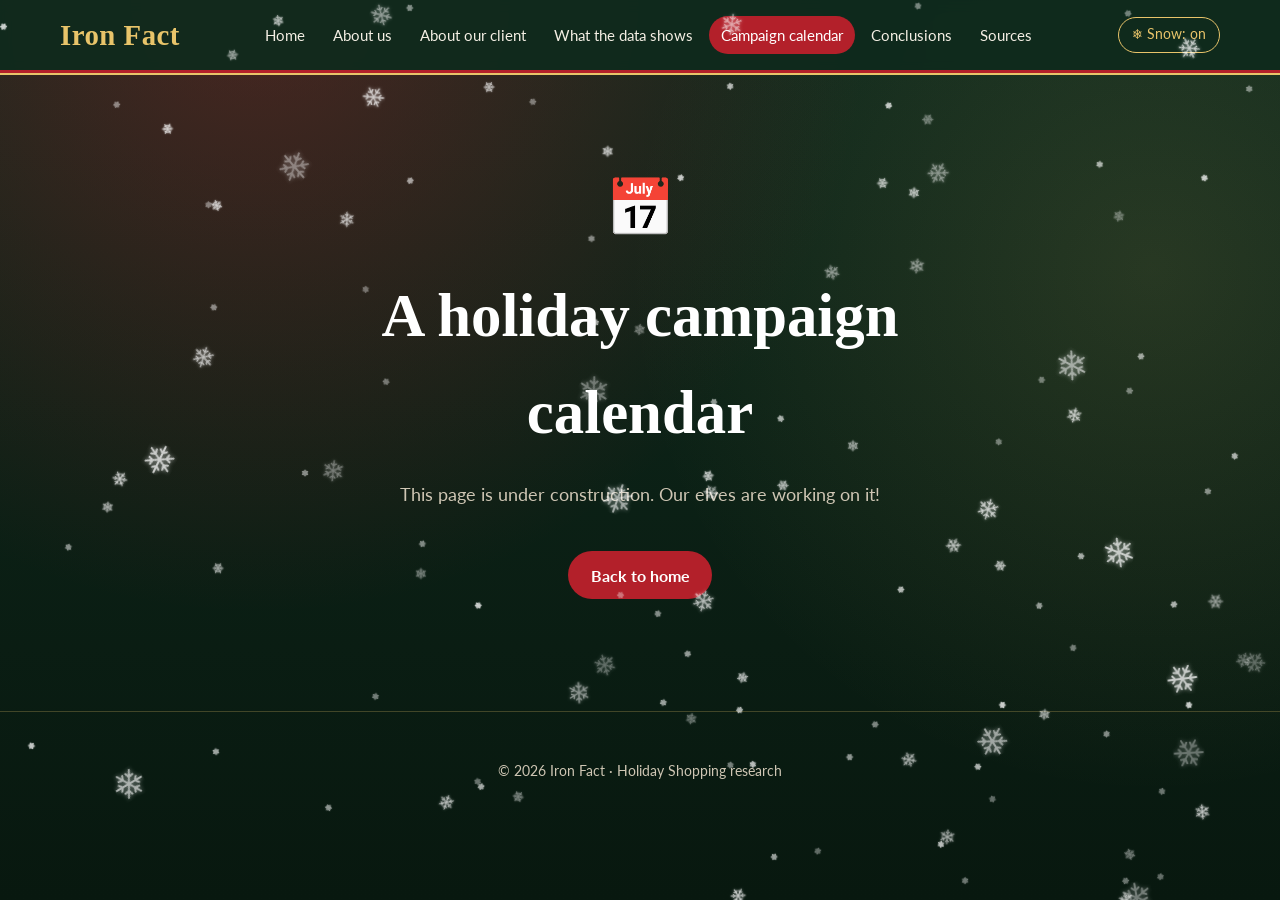
==== website/calendar.html @ ef0b610b "Update holiday analysis and datasets" ====
<!DOCTYPE html>
<html lang="en">
<head>
  <meta charset="UTF-8">
  <meta name="viewport" content="width=device-width, initial-scale=1.0">
  <title>A holiday campaign calendar | Iron Fact</title>
  <link rel="preconnect" href="https://fonts.googleapis.com">
  <link rel="preconnect" href="https://fonts.gstatic.com" crossorigin>
  <link href="https://fonts.googleapis.com/css2?family=Lato:wght@300;400;700&family=Mountains+of+Christmas:wght@700&display=swap" rel="stylesheet">
  <link rel="stylesheet" href="css/style.css">
  <script src="js/snow.js" defer></script>
</head>
<body>
  <header class="site-header">
    <div class="header-inner">
      <a class="brand" href="index.html">Iron Fact</a>
      <nav class="main-nav" aria-label="Main">
        <ul>
          <li><a href="index.html">Home</a></li>
          <li><a href="about-us.html">About us</a></li>
          <li><a href="about-client.html">About our client</a></li>
          <li><a href="data.html">What the data shows</a></li>
          <li><a href="calendar.html" aria-current="page">Campaign calendar</a></li>
          <li><a href="conclusions.html">Conclusions</a></li>
          <li><a href="sources.html">Sources</a></li>
        </ul>
      </nav>
      <button type="button" class="snow-toggle" data-snow-toggle aria-pressed="true">❄ Snow: on</button>
    </div>
  </header>

  <main>
    <section class="construction">
      <span class="badge" aria-hidden="true">📅</span>
      <h1>A holiday campaign calendar</h1>
      <p>This page is under construction. Our elves are working on it!</p>
      <a class="btn" href="index.html">Back to home</a>
    </section>
  </main>

  <footer class="site-footer">
    <p>&copy; 2026 Iron Fact &middot; Holiday Shopping research</p>
  </footer>
</body>
</html>
---- website/css/style.css ----
:root {
  --green-dark: #0f2a1d;
  --green: #1b4d33;
  --red: #b3202a;
  --red-dark: #7d1219;
  --gold: #e8c46a;
  --cream: #fbf6ec;
  --text: #f4efe4;
  --muted: #cfc6b4;
  --radius: 14px;
}

* {
  box-sizing: border-box;
}

html,
body {
  margin: 0;
}

body {
  font-family: "Lato", system-ui, -apple-system, "Segoe UI", sans-serif;
  color: var(--text);
  background:
    radial-gradient(circle at 20% 0%, rgba(179, 32, 42, 0.35), transparent 45%),
    radial-gradient(circle at 90% 30%, rgba(232, 196, 106, 0.12), transparent 40%),
    linear-gradient(180deg, var(--green-dark) 0%, #08180f 100%);
  background-attachment: fixed;
  min-height: 100vh;
  line-height: 1.6;
}

a {
  color: var(--gold);
}

/* Snow overlay: above everything, never blocks interaction */
#snow-overlay {
  position: fixed;
  inset: 0;
  width: 100vw;
  height: 100vh;
  margin: 0;
  padding: 0;
  border: 0;
  background: transparent;
  overflow: hidden;
  pointer-events: none;
  z-index: 2147483647;
}

#snow-overlay::backdrop {
  display: none;
}

/* Header */
.site-header {
  position: sticky;
  top: 0;
  z-index: 100;
  background: rgba(15, 42, 29, 0.92);
  backdrop-filter: blur(6px);
  border-bottom: 3px solid var(--red);
  box-shadow: 0 2px 0 var(--gold);
}

.header-inner {
  max-width: 1200px;
  margin: 0 auto;
  padding: 0.75rem 1.25rem;
  display: flex;
  align-items: center;
  justify-content: space-between;
  gap: 1rem;
  flex-wrap: wrap;
}

.brand {
  font-family: "Mountains of Christmas", Georgia, serif;
  font-size: 1.8rem;
  font-weight: 700;
  color: var(--gold);
  text-decoration: none;
  letter-spacing: 0.5px;
}

.main-nav ul {
  list-style: none;
  margin: 0;
  padding: 0;
  display: flex;
  flex-wrap: wrap;
  gap: 0.25rem;
}

.main-nav a {
  display: block;
  padding: 0.4rem 0.75rem;
  border-radius: 999px;
  color: var(--text);
  text-decoration: none;
  font-size: 0.95rem;
  transition: background 0.2s;
}

.main-nav a:hover,
.main-nav a:focus-visible,
.main-nav a[aria-current="page"] {
  background: var(--red);
  color: #fff;
}

.snow-toggle {
  font: inherit;
  font-size: 0.85rem;
  padding: 0.4rem 0.8rem;
  border-radius: 999px;
  border: 1px solid var(--gold);
  background: transparent;
  color: var(--gold);
  cursor: pointer;
}

.snow-toggle:hover,
.snow-toggle:focus-visible {
  background: var(--gold);
  color: var(--green-dark);
}

/* Layout */
main {
  max-width: 1200px;
  margin: 0 auto;
  padding: 2.5rem 1.25rem 4rem;
}

/* Hero */
.hero {
  display: grid;
  grid-template-columns: 1.2fr 1fr;
  gap: 3rem;
  align-items: center;
}

.eyebrow {
  text-transform: uppercase;
  letter-spacing: 3px;
  font-size: 0.85rem;
  color: var(--gold);
  margin: 0 0 0.5rem;
}

.hero h1 {
  font-family: "Mountains of Christmas", Georgia, serif;
  font-size: clamp(2.6rem, 6vw, 4.5rem);
  line-height: 1.05;
  margin: 0 0 0.75rem;
  color: #fff;
  text-shadow: 0 3px 0 var(--red-dark);
}

.hero .subtitle {
  font-size: clamp(1.2rem, 2.2vw, 1.6rem);
  font-weight: 300;
  margin: 0 0 1.75rem;
  color: var(--cream);
}

.meta {
  display: grid;
  gap: 0.75rem;
  margin: 0;
}

.meta div {
  border-left: 4px solid var(--red);
  padding-left: 0.9rem;
}

.meta dt {
  font-size: 0.8rem;
  text-transform: uppercase;
  letter-spacing: 2px;
  color: var(--gold);
}

.meta dd {
  margin: 0;
  font-size: 1.1rem;
}

.hero-figure {
  margin: 0;
  justify-self: center;
  position: relative;
  padding: 12px;
  background: linear-gradient(135deg, var(--gold), #b8913a);
  border-radius: var(--radius);
  box-shadow: 0 20px 50px rgba(0, 0, 0, 0.5);
  transform: rotate(1.5deg);
}

.hero-figure img {
  display: block;
  width: 100%;
  max-width: 420px;
  height: auto;
  border-radius: calc(var(--radius) - 6px);
}

.hero-figure::before {
  content: "";
  position: absolute;
  top: -18px;
  left: 50%;
  width: 46px;
  height: 46px;
  transform: translateX(-50%) rotate(45deg);
  background: var(--red);
  border-radius: 6px 0 6px 0;
  box-shadow: 0 4px 10px rgba(0, 0, 0, 0.4);
}

/* Brief cards */
.brief {
  display: grid;
  grid-template-columns: repeat(2, 1fr);
  gap: 1.5rem;
  margin-top: 4rem;
}

.card {
  background: rgba(251, 246, 236, 0.06);
  border: 1px solid rgba(232, 196, 106, 0.35);
  border-radius: var(--radius);
  padding: 1.75rem;
}

.card h2 {
  font-family: "Mountains of Christmas", Georgia, serif;
  font-size: 2rem;
  margin: 0 0 0.5rem;
  color: var(--gold);
}

.card p {
  margin: 0;
  font-size: 1.1rem;
}

/* Explore links */
.explore {
  margin-top: 4rem;
}

.explore h2 {
  font-family: "Mountains of Christmas", Georgia, serif;
  font-size: 2.4rem;
  text-align: center;
  margin: 0 0 1.5rem;
  color: #fff;
}

.page-links {
  list-style: none;
  padding: 0;
  margin: 0;
  display: grid;
  grid-template-columns: repeat(3, 1fr);
  gap: 1rem;
}

.page-links a {
  display: flex;
  align-items: center;
  gap: 0.75rem;
  height: 100%;
  padding: 1.25rem 1.5rem;
  border-radius: var(--radius);
  background: linear-gradient(135deg, var(--red), var(--red-dark));
  color: #fff;
  text-decoration: none;
  font-size: 1.1rem;
  font-weight: 700;
  border: 2px solid transparent;
  transition: transform 0.2s, border-color 0.2s;
}

.page-links a:nth-child(even),
.page-links li:nth-child(even) a {
  background: linear-gradient(135deg, var(--green), #123823);
}

.page-links a:hover,
.page-links a:focus-visible {
  transform: translateY(-3px);
  border-color: var(--gold);
}

.page-links .icon {
  font-size: 1.5rem;
}

/* Under construction pages */
.construction {
  text-align: center;
  max-width: 640px;
  margin: 3rem auto;
}

.construction h1 {
  font-family: "Mountains of Christmas", Georgia, serif;
  font-size: clamp(2.4rem, 6vw, 3.8rem);
  margin: 0 0 1rem;
  color: #fff;
}

.construction .badge {
  display: inline-block;
  font-size: 3.5rem;
  margin-bottom: 1rem;
}

.construction p {
  font-size: 1.15rem;
  color: var(--muted);
}

.btn {
  display: inline-block;
  margin-top: 1.5rem;
  padding: 0.7rem 1.4rem;
  border-radius: 999px;
  background: var(--red);
  color: #fff;
  text-decoration: none;
  font-weight: 700;
}

.btn:hover,
.btn:focus-visible {
  background: var(--red-dark);
}

/* About us */
.page-intro {
  max-width: 800px;
}

.page-intro h1 {
  font-family: "Mountains of Christmas", Georgia, serif;
  font-size: clamp(2.6rem, 6vw, 4.5rem);
  line-height: 1.05;
  margin: 0 0 1rem;
  color: #fff;
  text-shadow: 0 3px 0 var(--red-dark);
}

.lead {
  font-size: clamp(1.15rem, 2vw, 1.4rem);
  font-weight: 300;
  color: var(--cream);
  margin: 0;
}

.facts {
  display: grid;
  grid-template-columns: repeat(3, 1fr);
  gap: 1rem;
  margin-top: 3rem;
}

.fact {
  text-align: center;
  padding: 1.5rem 1rem;
  border-radius: var(--radius);
  background: linear-gradient(135deg, var(--red), var(--red-dark));
  border: 2px solid var(--gold);
}

.fact-value {
  display: block;
  font-family: "Mountains of Christmas", Georgia, serif;
  font-size: 2.8rem;
  line-height: 1.1;
  color: var(--gold);
}

.fact-label {
  text-transform: uppercase;
  letter-spacing: 2px;
  font-size: 0.85rem;
}

.team {
  list-style: none;
  padding: 0;
  margin: 0;
  display: grid;
  grid-template-columns: repeat(3, 1fr);
  gap: 1.5rem;
}

.team-member {
  text-align: center;
  padding: 2rem 1.5rem;
  border-radius: var(--radius);
  background: rgba(251, 246, 236, 0.06);
  border: 1px solid rgba(232, 196, 106, 0.35);
}

.avatar {
  display: inline-grid;
  place-items: center;
  width: 96px;
  height: 96px;
  border-radius: 50%;
  font-size: 3rem;
  background: var(--green);
  border: 3px solid var(--gold);
}

img.avatar {
  display: inline-block;
  object-fit: cover;
  vertical-align: top;
}

.team-member h3 {
  margin: 1rem 0 0.25rem;
  font-size: 1.25rem;
  color: #fff;
}

.role {
  margin: 0;
  color: var(--gold);
}

/* About our client */
.card-wide {
  grid-column: 1 / -1;
}

.card h3 {
  margin: 0 0 0.5rem;
  font-size: 1.3rem;
  color: var(--gold);
}

.grid-3 {
  display: grid;
  grid-template-columns: repeat(3, 1fr);
  gap: 1.5rem;
}

.hypotheses {
  list-style: none;
  counter-reset: hypothesis;
  padding: 0;
  margin: 0;
  display: grid;
  grid-template-columns: repeat(3, 1fr);
  gap: 1.5rem;
}

.hypotheses li {
  counter-increment: hypothesis;
  padding: 1.5rem;
  border-radius: var(--radius);
  background: linear-gradient(135deg, var(--red), var(--red-dark));
  border: 2px solid var(--gold);
  font-size: 1.1rem;
  font-weight: 700;
}

.hypotheses li::before {
  content: counter(hypothesis);
  display: block;
  font-family: "Mountains of Christmas", Georgia, serif;
  font-size: 2.8rem;
  line-height: 1;
  margin-bottom: 0.5rem;
  color: var(--gold);
}

/* What the data shows */
.chart-card {
  margin: 3rem 0 0;
  padding: 1.75rem;
  border-radius: var(--radius);
  background: var(--cream);
  color: #1f2a24;
  border: 3px solid var(--gold);
  box-shadow: 0 16px 40px rgba(0, 0, 0, 0.45);
}

.chart-card figcaption {
  display: flex;
  align-items: flex-start;
  gap: 1rem;
  margin-bottom: 1rem;
}

.chart-card h2 {
  margin: 0;
  font-size: clamp(1.1rem, 2vw, 1.4rem);
  line-height: 1.35;
  color: var(--green-dark);
}

.chart-number {
  flex: none;
  display: grid;
  place-items: center;
  width: 2.4rem;
  height: 2.4rem;
  border-radius: 50%;
  background: var(--red);
  color: #fff;
  font-weight: 700;
  font-size: 1.1rem;
}

.chart {
  width: 100%;
  min-height: 420px;
}

.chart-tall {
  min-height: 600px;
}

.takeaway {
  margin: 1rem 0 0;
  padding: 0.9rem 1.1rem;
  border-left: 5px solid var(--red);
  background: rgba(179, 32, 42, 0.08);
  border-radius: 0 8px 8px 0;
  font-size: 1.1rem;
  font-weight: 700;
  color: var(--green-dark);
}

@media (max-width: 600px) {
  .chart-card {
    padding: 1rem;
  }
}

/* Footer */
.site-footer {
  text-align: center;
  padding: 2rem 1rem;
  color: var(--muted);
  font-size: 0.9rem;
  border-top: 1px solid rgba(232, 196, 106, 0.25);
}

:focus-visible {
  outline: 3px solid var(--gold);
  outline-offset: 2px;
}

@media (max-width: 900px) {
  .hero {
    grid-template-columns: 1fr;
  }
  .page-links {
    grid-template-columns: repeat(2, 1fr);
  }
  .grid-3,
  .hypotheses {
    grid-template-columns: 1fr;
  }
}

@media (max-width: 600px) {
  .brief,
  .page-links,
  .facts,
  .team {
    grid-template-columns: 1fr;
  }
  .hero-figure {
    transform: none;
  }
}
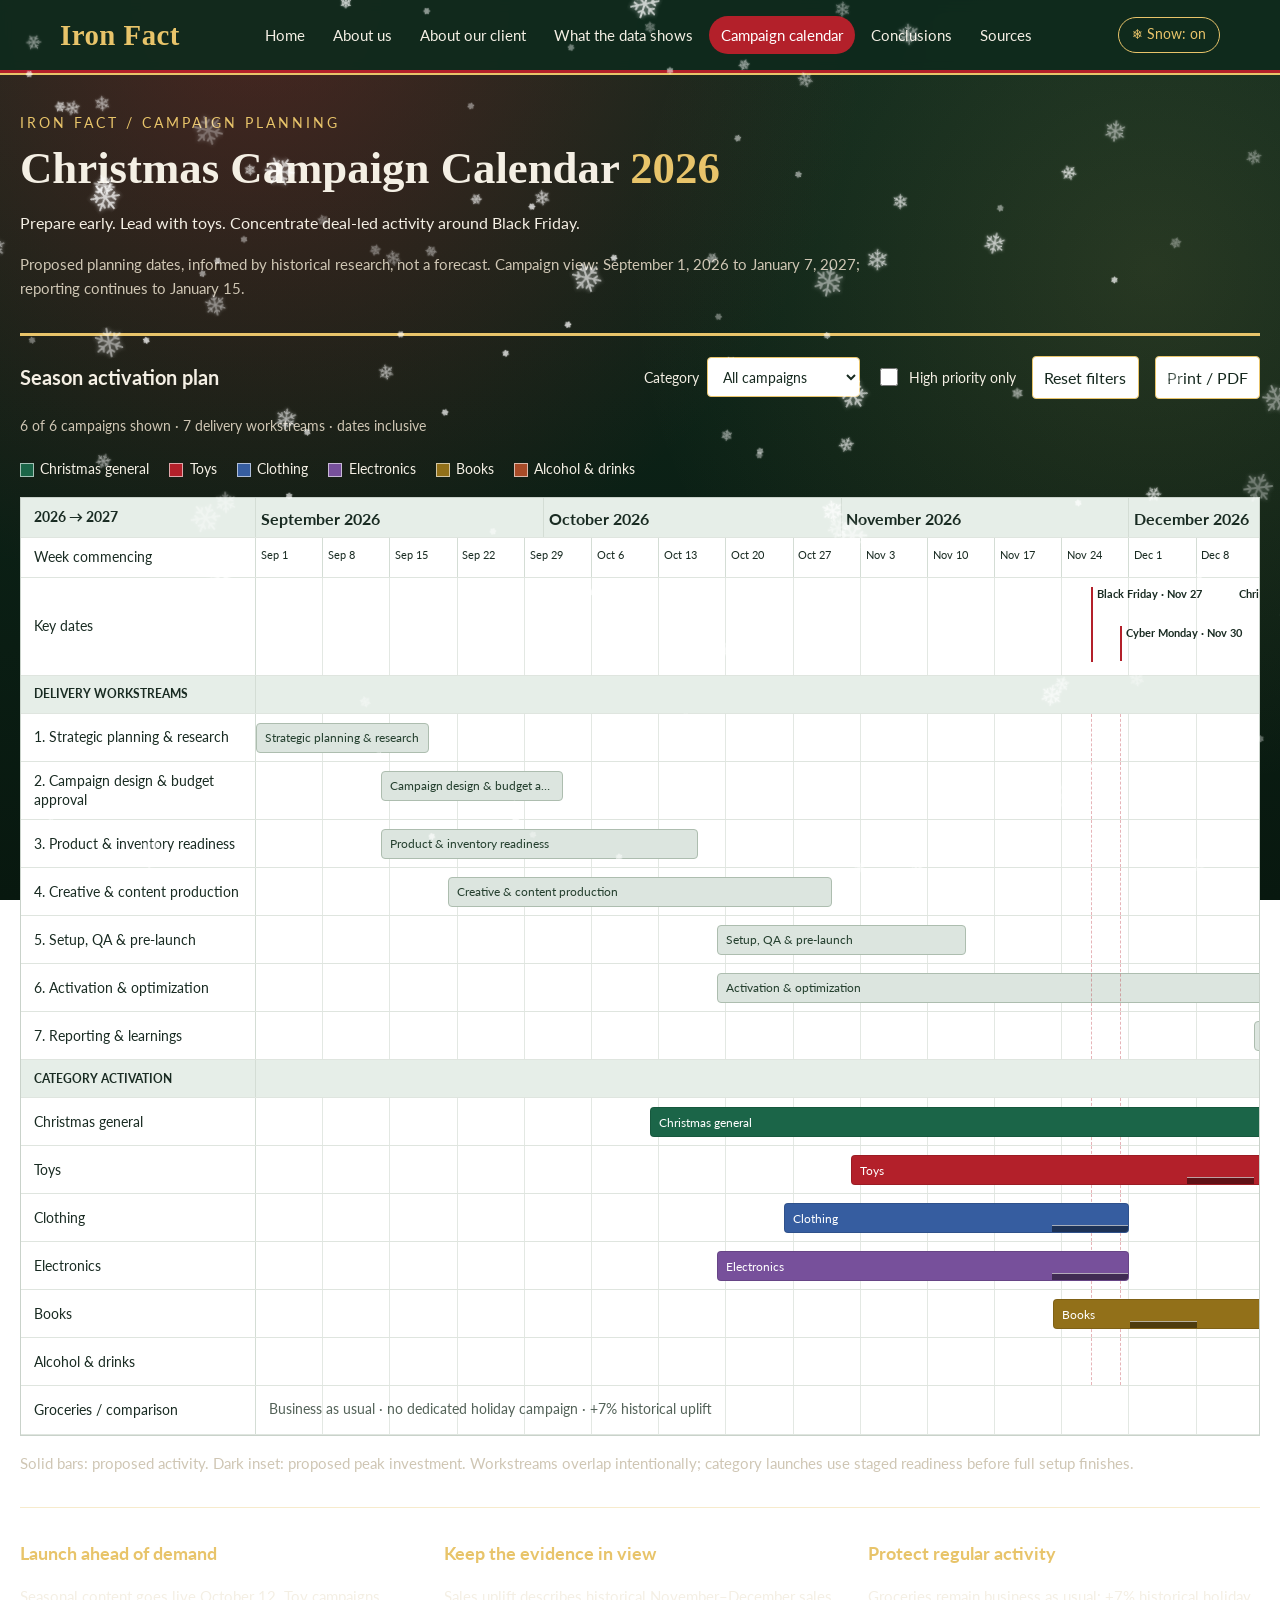
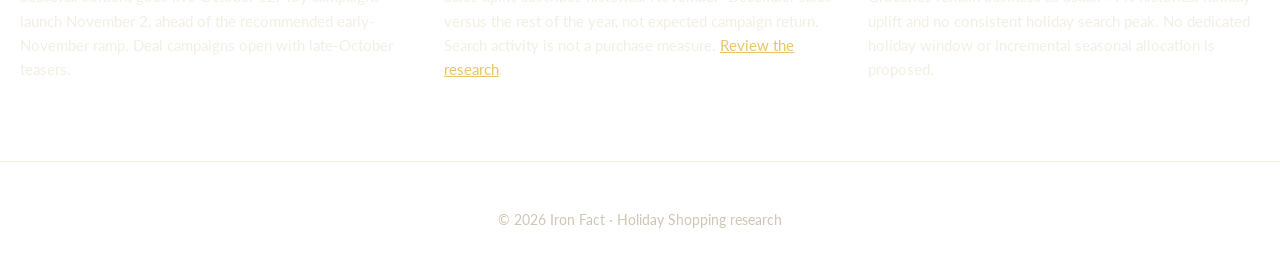
==== commit cdce5bd6: "Update holiday analysis and datasets" ====
--- a/website/calendar.html
+++ b/website/calendar.html
@@ -8,7 +8,9 @@
   <link rel="preconnect" href="https://fonts.gstatic.com" crossorigin>
   <link href="https://fonts.googleapis.com/css2?family=Lato:wght@300;400;700&family=Mountains+of+Christmas:wght@700&display=swap" rel="stylesheet">
   <link rel="stylesheet" href="css/style.css">
+  <link rel="stylesheet" href="css/calendar.css">
   <script src="js/snow.js" defer></script>
+  <script src="js/calendar.js" defer></script>
 </head>
 <body>
   <header class="site-header">
@@ -29,13 +31,41 @@
     </div>
   </header>
 
-  <main>
-    <section class="construction">
-      <span class="badge" aria-hidden="true">📅</span>
-      <h1>A holiday campaign calendar</h1>
-      <p>This page is under construction. Our elves are working on it!</p>
-      <a class="btn" href="index.html">Back to home</a>
+  <main class="campaign-page">
+    <section class="calendar-intro">
+      <p class="eyebrow">Iron Fact / Campaign planning</p>
+      <h1>Christmas Campaign Calendar <span>2026</span></h1>
+      <p>Prepare early. Lead with toys. Concentrate deal-led activity around Black Friday.</p>
+      <p class="planning-note">Proposed planning dates, informed by historical research, not a forecast. Campaign view: September 1, 2026 to January 7, 2027; reporting continues to January 15.</p>
     </section>
+    <section class="calendar-workspace" aria-labelledby="timeline-title">
+      <div class="calendar-toolbar">
+        <h2 id="timeline-title">Season activation plan</h2>
+        <div class="calendar-controls">
+          <label>Category <select id="category-filter"><option value="all">All campaigns</option></select></label>
+          <label class="priority-filter"><input id="priority-filter" type="checkbox"> High priority only</label>
+          <button id="reset-filters" type="button">Reset filters</button>
+          <button id="print-calendar" type="button">Print / PDF</button>
+        </div>
+      </div>
+      <p id="calendar-status" role="status" aria-live="polite"></p>
+      <div class="calendar-legend" id="calendar-legend" aria-label="Timeline legend"></div>
+      <div class="timeline-scroll" tabindex="0" role="region" aria-label="Campaign timeline, scroll horizontally for later dates">
+        <div id="campaign-timeline" class="campaign-timeline"></div>
+      </div>
+      <p class="calendar-footnote">Solid bars: proposed activity. Dark inset: proposed peak investment. Workstreams overlap intentionally; category launches use staged readiness before full setup finishes.</p>
+    </section>
+    <section class="calendar-notes" aria-label="Planning principles">
+      <div><h2>Launch ahead of demand</h2><p>Seasonal content goes live October 12. Toy campaigns launch November 2, ahead of the recommended early-November ramp. Deal campaigns open with late-October teasers.</p></div>
+      <div><h2>Keep the evidence in view</h2><p>Sales uplift describes historical November–December sales versus the rest of the year, not expected campaign return. Search activity is not a purchase measure. <a href="data.html">Review the research</a>.</p></div>
+      <div><h2>Protect regular activity</h2><p>Groceries remain business as usual: +7% historical holiday uplift and no consistent holiday search peak. No dedicated holiday window or incremental seasonal allocation is proposed.</p></div>
+    </section>
+    <section id="print-campaigns" class="print-campaigns" aria-label="Campaign planning details"></section>
+    <dialog id="campaign-dialog" aria-labelledby="detail-title">
+      <div class="dialog-header"><p>Campaign brief / Proposed 2026 plan</p><button id="close-details" type="button" aria-label="Close campaign details">Close</button></div>
+      <div id="campaign-detail"></div>
+    </dialog>
+    <noscript><p>Enable JavaScript to display the interactive campaign timeline.</p></noscript>
   </main>
 
   <footer class="site-footer">
--- a/website/css/style.css
+++ b/website/css/style.css
@@ -549,6 +549,197 @@
   }
 }
 
+/* Conclusions */
+.table-wrap {
+  overflow-x: auto;
+  border-radius: var(--radius);
+  border: 3px solid var(--gold);
+  box-shadow: 0 16px 40px rgba(0, 0, 0, 0.45);
+}
+
+.hypothesis-table {
+  width: 100%;
+  border-collapse: collapse;
+  background: var(--cream);
+  color: #1f2a24;
+  font-size: 1.05rem;
+}
+
+.hypothesis-table th,
+.hypothesis-table td {
+  padding: 1rem 1.25rem;
+  text-align: left;
+  vertical-align: top;
+  border-bottom: 1px solid #e6dcc8;
+}
+
+.hypothesis-table thead th {
+  background: var(--red);
+  color: #fff;
+  font-size: 0.85rem;
+  text-transform: uppercase;
+  letter-spacing: 2px;
+}
+
+.hypothesis-table tbody th {
+  font-family: "Mountains of Christmas", Georgia, serif;
+  font-size: 1.6rem;
+  color: var(--red);
+  width: 4rem;
+}
+
+.hypothesis-table tbody tr:last-child > * {
+  border-bottom: 0;
+}
+
+.hypothesis-table td:last-child {
+  width: 40%;
+}
+
+.result {
+  display: inline-block;
+  margin: 0 0.4rem 0.3rem 0;
+  padding: 0.2rem 0.75rem;
+  border-radius: 999px;
+  font-size: 0.9rem;
+  font-weight: 700;
+  white-space: nowrap;
+}
+
+.result-yes {
+  background: var(--green);
+  color: #fff;
+}
+
+.result-partial {
+  background: var(--gold);
+  color: var(--green-dark);
+}
+
+.recommendations {
+  list-style: none;
+  counter-reset: rec;
+  padding: 0;
+  margin: 0;
+  display: grid;
+  gap: 1rem;
+}
+
+.recommendations li {
+  counter-increment: rec;
+  display: flex;
+  align-items: center;
+  gap: 1.25rem;
+  padding: 1.1rem 1.5rem;
+  border-radius: var(--radius);
+  background: linear-gradient(135deg, var(--red), var(--red-dark));
+  border: 2px solid var(--gold);
+  font-size: 1.1rem;
+}
+
+.recommendations li::before {
+  content: counter(rec);
+  flex: none;
+  font-family: "Mountains of Christmas", Georgia, serif;
+  font-size: 2.4rem;
+  line-height: 1;
+  color: var(--gold);
+  width: 2rem;
+  text-align: center;
+}
+
+.recommendations strong {
+  color: var(--gold);
+}
+
+.limitations ul {
+  margin: 0;
+  padding-left: 1.25rem;
+  display: grid;
+  gap: 0.6rem;
+  font-size: 1.05rem;
+}
+
+.limitations li::marker {
+  content: "❄  ";
+  color: var(--gold);
+}
+
+/* Sources */
+.sources {
+  display: grid;
+  grid-template-columns: repeat(2, 1fr);
+  gap: 1.5rem;
+  margin-top: 3rem;
+}
+
+.source-card {
+  display: flex;
+  flex-direction: column;
+  gap: 0.75rem;
+}
+
+.source-card p {
+  font-size: 1.05rem;
+}
+
+.source-tag {
+  align-self: flex-start;
+  padding: 0.15rem 0.7rem;
+  border-radius: 999px;
+  background: var(--red);
+  color: #fff;
+  font-size: 0.75rem;
+  font-weight: 700;
+  text-transform: uppercase;
+  letter-spacing: 1.5px;
+}
+
+.source-links {
+  list-style: none;
+  margin: 0;
+  padding: 0;
+  display: grid;
+  gap: 0.4rem;
+}
+
+.source-links li::before {
+  content: "❄ ";
+  color: var(--gold);
+}
+
+.source-links a {
+  color: var(--cream);
+  text-decoration-color: var(--gold);
+  text-underline-offset: 3px;
+}
+
+.source-links a:hover,
+.source-links a:focus-visible {
+  color: var(--gold);
+}
+
+.source-links span,
+.source-links code {
+  font-family: ui-monospace, Menlo, monospace;
+  font-size: 0.85rem;
+  color: var(--gold);
+}
+
+.source-card .used-in {
+  margin-top: auto;
+  padding-top: 0.75rem;
+  border-top: 1px dashed rgba(232, 196, 106, 0.4);
+  font-size: 0.9rem;
+  color: var(--muted);
+}
+
+@media (max-width: 900px) {
+  .sources {
+    grid-template-columns: 1fr;
+  }
+}
+
 /* Footer */
 .site-footer {
   text-align: center;
--- a/website/css/calendar.css
+++ b/website/css/calendar.css
@@ -0,0 +1,86 @@
+.campaign-page { max-width: 1500px; }
+.calendar-intro h1 { font-family: "Mountains of Christmas", Georgia, serif; font-size: 2.8rem; line-height: 1.15; margin: 0 0 1rem; }
+.calendar-intro h1 span { color: var(--gold); }
+.calendar-intro > p { max-width: 850px; }
+.planning-note, .calendar-footnote { color: var(--muted); font-size: .95rem; }
+.calendar-workspace { margin-top: 2rem; border-top: 3px solid var(--gold); padding-top: 1.25rem; }
+.calendar-toolbar { display: flex; align-items: center; justify-content: space-between; gap: 1rem; flex-wrap: wrap; }
+.calendar-toolbar h2 { font-size: 1.25rem; margin: 0; }
+.calendar-controls { display: flex; align-items: center; flex-wrap: wrap; gap: 1rem; }
+.calendar-controls label { display: flex; align-items: center; gap: .5rem; font-size: .9rem; }
+.calendar-controls select, .calendar-controls button { font: inherit; padding: .5rem .7rem; border: 1px solid var(--gold); border-radius: 4px; background: #fff; color: #172a20; min-height: 40px; }
+.calendar-controls button { cursor: pointer; }
+.calendar-controls button:hover { background: var(--gold); }
+.priority-filter input { width: 18px; height: 18px; accent-color: var(--red); }
+#calendar-status { font-size: .9rem; color: var(--muted); }
+.calendar-legend { display: flex; flex-wrap: wrap; gap: .6rem 1.25rem; padding: .5rem 0 1rem; }
+.legend-entry { font-size: .85rem; display: inline-flex; align-items: center; gap: .4rem; }
+.legend-entry::before { content: ""; width: 12px; height: 12px; background: var(--campaign-color); border: 1px solid #fff9; }
+.timeline-scroll { overflow: auto; max-width: 100%; background: #fff; color: #192b22; border: 1px solid #c9d2ca; }
+.campaign-timeline { min-width: 1550px; }
+.timeline-row { display: grid; grid-template-columns: 235px minmax(0, 1fr); min-height: 48px; border-bottom: 1px solid #dfe5df; }
+.timeline-label { position: sticky; left: 0; z-index: 3; background: #fff; padding: .65rem .8rem; font-size: .85rem; border-right: 1px solid #d4ddd5; line-height: 1.35; display: flex; align-items: center; }
+.timeline-track { position: relative; min-width: 0; background: repeating-linear-gradient(to right, transparent 0, transparent calc(var(--week-width) - 1px), #e3e8e3 calc(var(--week-width) - 1px), #e3e8e3 var(--week-width)); }
+.month-row { min-height: 40px; font-weight: 700; }
+.month-label, .week-label { position: absolute; top: 0; height: 100%; padding: .5rem .3rem; border-right: 1px solid #d4ddd5; white-space: nowrap; overflow: hidden; }
+.month-row .timeline-track, .month-row .timeline-label { background: #e6eee8; }
+.week-row { min-height: 36px; }
+.week-label { font-size: .7rem; }
+.event-row { min-height: 98px; }
+.event-marker { position: absolute; top: 9px; border-left: 2px solid #b3202a; height: 75px; font-size: .7rem; line-height: 1.2; white-space: nowrap; padding-left: 4px; font-weight: 700; }
+.event-1, .event-3 { top: 48px; height: 35px; }
+.event-2, .event-3 { width: max-content !important; transform: translateX(-100%); text-align: right; padding-right: 4px; border-left: 0; border-right: 2px solid #b3202a; }
+.group-row { min-height: 32px; }
+.group-row .timeline-label, .group-row .timeline-track { background: #e6eee8; font-weight: 700; }
+.group-row .timeline-label { font-size: .75rem; text-transform: uppercase; }
+.cycle-bar, .campaign-bar { position: absolute; top: 9px; height: 30px; border-radius: 4px; overflow: hidden; text-overflow: ellipsis; white-space: nowrap; padding: 4px 8px; font: inherit; font-size: .75rem; text-align: left; }
+.cycle-bar { background: #dce5df; color: #243f2e; border: 1px solid #adbdaf; }
+.campaign-bar { background: var(--campaign-color); color: #fff; cursor: pointer; border: 1px solid #0002; z-index: 2; }
+.campaign-bar:hover { filter: brightness(1.15); }
+.campaign-bar:focus-visible { z-index: 4; outline-color: #15291c; }
+.peak-band { position: absolute; bottom: 0; height: 7px; background: #0007; border-top: 1px solid #fff9; pointer-events: none; }
+.date-guide, .boundary-guide { position: absolute; top: 0; bottom: 0; border-left: 1px dashed #b3202a55; pointer-events: none; }
+.boundary-guide { border-left: 2px dotted #506558; }
+.control-label { display: block; padding: .8rem; color: #536258; font-size: .85rem; }
+.calendar-notes { display: grid; grid-template-columns: repeat(3, minmax(0, 1fr)); gap: 2rem; margin-top: 2rem; padding-top: 1rem; border-top: 1px solid #e8c46a55; }
+.calendar-notes h2 { font-size: 1.15rem; color: var(--gold); }
+.calendar-notes p { font-size: .95rem; }
+#campaign-dialog { position: fixed; inset: 0; width: min(700px, calc(100% - 2rem)); max-height: 85dvh; padding: 1.5rem; border: 2px solid var(--gold); border-radius: 8px; color: #192b22; background: #fff; }
+#campaign-dialog::backdrop { background: #00150dbb; }
+.dialog-header { display: flex; gap: 1rem; align-items: center; justify-content: space-between; border-bottom: 1px solid #dae2db; }
+.dialog-header p { font-size: .8rem; }
+.dialog-header button { cursor: pointer; background: #1b4d33; color: white; border: 0; padding: .6rem .8rem; border-radius: 4px; }
+#campaign-detail h2 { font-size: 1.8rem; margin-bottom: .25rem; }
+.brief-priority { color: #8c1c25; font-weight: 700; }
+.brief-fields dt { font-weight: 700; margin-top: 1rem; }
+.brief-fields dd { margin: .2rem 0 0; }
+#campaign-detail li { margin-bottom: .6rem; }
+.brief-caveat { border-top: 1px solid #dae2db; padding-top: 1rem; font-size: .85rem; }
+.print-campaigns { display: none; }
+@media (max-width: 700px) {
+  .calendar-intro h1 { font-size: 2rem; }
+  .calendar-controls { align-items: flex-start; gap: .75rem; }
+  .calendar-controls > label:first-child { flex-basis: 100%; }
+  .calendar-notes { grid-template-columns: 1fr; gap: .5rem; }
+  .campaign-page .calendar-intro { margin-top: .5rem; }
+  body:has(.campaign-page) .site-header { position: relative; }
+  .timeline-row { grid-template-columns: 175px minmax(0, 1fr); }
+  .timeline-label { font-size: .75rem; }
+}
+@media print {
+  @page { size: A3 landscape; margin: 12mm; }
+  body:has(.campaign-page) { background: #fff; color: #172a20; }
+  .site-header, .site-footer, #snow-overlay, .calendar-controls, #campaign-dialog { display: none !important; }
+  .campaign-page { padding: 0; max-width: none; }
+  .campaign-page * { print-color-adjust: exact; -webkit-print-color-adjust: exact; }
+  .calendar-intro h1, .calendar-intro h1 span, .planning-note, .calendar-footnote, #calendar-status, .calendar-notes h2 { color: #172a20; }
+  .timeline-scroll { overflow: visible; }
+  .campaign-timeline { min-width: 0; }
+  .timeline-row { grid-template-columns: 190px minmax(0, 1fr); break-inside: avoid; }
+  .timeline-label { position: static; }
+  .week-label { font-size: 7px; }
+  .campaign-bar, .cycle-bar { font-size: 8px; padding-left: 3px; }
+  .calendar-notes { gap: 1rem; }
+  .print-campaigns { display: block; }
+  .print-campaigns article { break-before: page; }
+}
